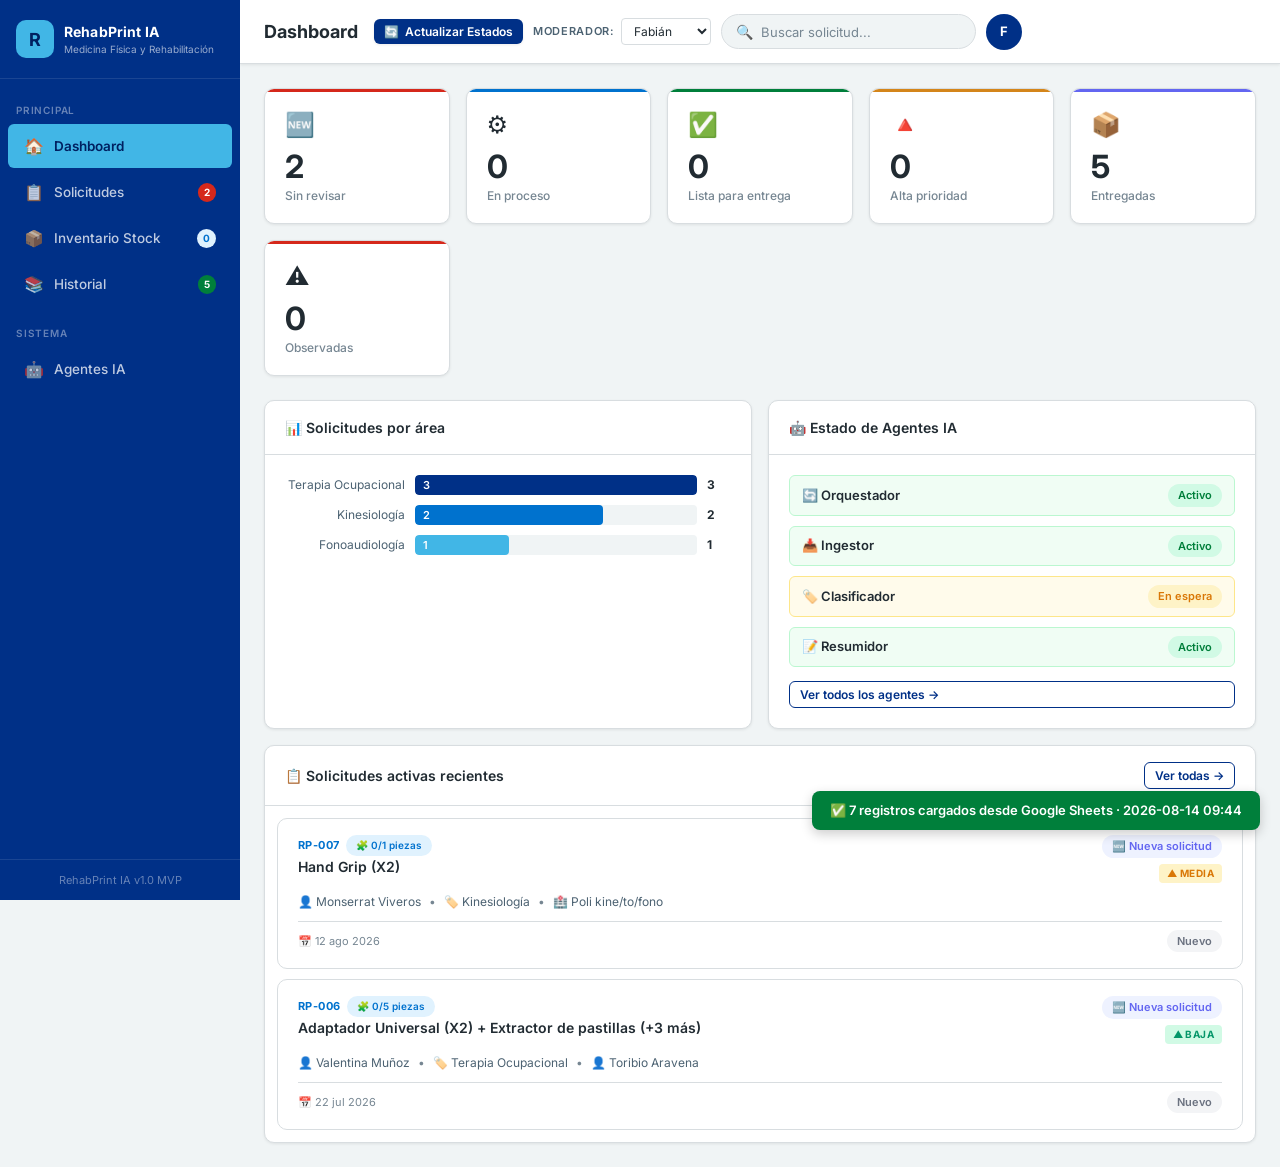
==== rehabprint-ia/index.html @ b358ee37 "Initial commit for RehabPrint IA Cloud deployment" ====
<!DOCTYPE html>
<html lang="es">
<head>
<meta charset="UTF-8">
<meta name="viewport" content="width=device-width, initial-scale=1.0">
<title>RehabPrint IA — Team 3D</title>
<link rel="stylesheet" href="styles.css">
</head>
<body>
<div class="app-layout">

  <!-- SIDEBAR -->
  <aside class="sidebar">
    <div class="sidebar-brand">
      <div class="sidebar-brand-logo">
        <div class="brand-icon">R</div>
        <div class="brand-text">
          <span class="brand-name">RehabPrint IA</span>
          <span class="brand-sub">Medicina Física y Rehabilitación</span>
        </div>
      </div>
    </div>
    <nav class="sidebar-nav">
      <div class="nav-section-label">Principal</div>
      <div class="nav-item active" data-view="dashboard" onclick="navigate('dashboard')">
        <span class="nav-icon">🏠</span> Dashboard
      </div>
      <div class="nav-item" data-view="solicitudes" onclick="navigate('solicitudes')">
        <span class="nav-icon">📋</span> Solicitudes
        <span class="nav-badge" id="badge-nuevas">3</span>
      </div>
      <div class="nav-item" data-view="inventario" onclick="navigate('inventario')">
        <span class="nav-icon">📦</span> Inventario Stock
        <span class="nav-badge blue" id="badge-inventario" style="background:#E0F2FE;color:var(--color-primary-light)">0</span>
      </div>
      <div class="nav-item" data-view="historial" onclick="navigate('historial')">
        <span class="nav-icon">📚</span> Historial
        <span class="nav-badge green" id="badge-entregadas">0</span>
      </div>
      <div class="nav-section-label" style="margin-top:12px">Sistema</div>
      <div class="nav-item" data-view="agentes" onclick="navigate('agentes')">
        <span class="nav-icon">🤖</span> Agentes IA
      </div>
    </nav>
    <div class="sidebar-footer">RehabPrint IA v1.0 MVP</div>
  </aside>

  <!-- MAIN -->
  <div class="main-content">
    <header class="app-header">
      <div>
        <div class="header-title" id="header-title">Dashboard</div>
      </div>
      <div class="header-actions">
        <!-- BOTÓN PRINCIPAL DE ACTUALIZACIÓN DE ESTADOS Y DATOS -->
        <button class="btn btn-primary btn-sm" id="btn-update-header" onclick="actualizarDatosYEstados()" style="gap:6px;font-weight:600;box-shadow:var(--shadow-sm)" title="Actualizar y recalcular datos y estados">
          <span id="update-spin-icon" style="display:inline-block;transition:transform 0.5s ease">🔄</span>
          <span>Actualizar Estados</span>
        </button>

        <div class="filter-group" style="flex-direction:row;align-items:center;gap:6px">
          <span class="filter-label" style="color:var(--text-secondary);font-size:11px;margin-bottom:0">Moderador:</span>
          <select class="filter-select" id="active-moderator" onchange="setActiveModerator(this.value)" style="padding:4px 8px;font-size:12px;border-radius:4px;background:#fff;border-color:var(--border-color)">
            <option value="Fabian">Fabián</option>
            <option value="Valentina">Valentina</option>
            <option value="Alexis">Alexis</option>
          </select>
        </div>
        <div class="search-bar">
          <span class="search-icon">🔍</span>
          <input type="text" placeholder="Buscar solicitud..." id="global-search" oninput="setSearch(this.value)">
        </div>
        <div class="avatar" id="moderator-avatar">F</div>
      </div>
    </header>

    <!-- DASHBOARD -->
    <div class="page active" id="page-dashboard">
      <div class="kpi-grid">
        <div class="kpi-card red" onclick="handleKpiClick('nuevas')">
          <div class="kpi-icon">🆕</div>
          <div class="kpi-value" id="kpi-nuevas">0</div>
          <div class="kpi-label">Sin revisar</div>
        </div>
        <div class="kpi-card blue" onclick="handleKpiClick('proceso')">
          <div class="kpi-icon">⚙️</div>
          <div class="kpi-value" id="kpi-proceso">0</div>
          <div class="kpi-label">En proceso</div>
        </div>
        <div class="kpi-card green" onclick="handleKpiClick('listas')">
          <div class="kpi-icon">✅</div>
          <div class="kpi-value" id="kpi-listas">0</div>
          <div class="kpi-label">Lista para entrega</div>
        </div>
        <div class="kpi-card amber" onclick="handleKpiClick('alta')">
          <div class="kpi-icon">🔺</div>
          <div class="kpi-value" id="kpi-alta">0</div>
          <div class="kpi-label">Alta prioridad</div>
        </div>
        <div class="kpi-card purple" onclick="handleKpiClick('entregadas')">
          <div class="kpi-icon">📦</div>
          <div class="kpi-value" id="kpi-entregadas">0</div>
          <div class="kpi-label">Entregadas</div>
        </div>
        <div class="kpi-card red" onclick="handleKpiClick('observadas')">
          <div class="kpi-icon">⚠️</div>
          <div class="kpi-value" id="kpi-observadas">0</div>
          <div class="kpi-label">Observadas</div>
        </div>
      </div>

      <div class="grid-2">
        <div class="card">
          <div class="card-header">
            <span class="card-title">📊 Solicitudes por área</span>
          </div>
          <div class="card-body">
            <div class="chart-bar-group" id="area-chart"></div>
          </div>
        </div>
        <div class="card">
          <div class="card-header">
            <span class="card-title">🤖 Estado de Agentes IA</span>
          </div>
          <div class="card-body">
            <div style="display:flex;flex-direction:column;gap:10px">
              <div style="display:flex;align-items:center;justify-content:space-between;padding:8px 12px;background:#F0FDF4;border-radius:6px;border:1px solid #BBF7D0">
                <span style="font-size:13px;font-weight:600">🔄 Orquestador</span>
                <span class="badge" style="color:#007F3B;background:#D1FAE5">Activo</span>
              </div>
              <div style="display:flex;align-items:center;justify-content:space-between;padding:8px 12px;background:#F0FDF4;border-radius:6px;border:1px solid #BBF7D0">
                <span style="font-size:13px;font-weight:600">📥 Ingestor</span>
                <span class="badge" style="color:#007F3B;background:#D1FAE5">Activo</span>
              </div>
              <div style="display:flex;align-items:center;justify-content:space-between;padding:8px 12px;background:#FFFBEB;border-radius:6px;border:1px solid #FDE68A">
                <span style="font-size:13px;font-weight:600">🏷️ Clasificador</span>
                <span class="badge" style="color:#D97706;background:#FEF3C7">En espera</span>
              </div>
              <div style="display:flex;align-items:center;justify-content:space-between;padding:8px 12px;background:#F0FDF4;border-radius:6px;border:1px solid #BBF7D0">
                <span style="font-size:13px;font-weight:600">📝 Resumidor</span>
                <span class="badge" style="color:#007F3B;background:#D1FAE5">Activo</span>
              </div>
            </div>
            <button class="btn btn-outline btn-sm" style="margin-top:14px;width:100%" onclick="navigate('agentes')">Ver todos los agentes →</button>
          </div>
        </div>
      </div>

      <div class="card" style="margin-top:16px">
        <div class="card-header">
          <span class="card-title">📋 Solicitudes activas recientes</span>
          <button class="btn btn-outline btn-sm" onclick="navigate('solicitudes')">Ver todas →</button>
        </div>
        <div class="card-body" style="padding:0">
          <div id="recientes-list" style="display:flex;flex-direction:column;gap:0;padding:12px;gap:10px"></div>
        </div>
      </div>
    </div>

    <!-- SOLICITUDES -->
    <div class="page" id="page-solicitudes">
      <div class="filter-bar">
        <div class="filter-group">
          <span class="filter-label">Estado</span>
          <select class="filter-select" id="filter-estado" onchange="setFilterEstado(this.value)">
            <option value="todos">Todos</option>
            <option value="Nueva solicitud">Nueva solicitud</option>
            <option value="en-proceso">En proceso</option>
            <option value="Revisada">Revisada</option>
            <option value="En diseño">En diseño</option>
            <option value="En impresión">En impresión</option>
            <option value="En postproceso">En postproceso</option>
            <option value="Lista para entrega">Lista para entrega</option>
            <option value="alta-prioridad">Alta prioridad</option>
            <option value="Observada / requiere ajuste">Observada</option>
          </select>
        </div>
        <div class="filter-group">
          <span class="filter-label">Área</span>
          <select class="filter-select" id="filter-area" onchange="setFilterArea(this.value)">
            <option value="todos">Todas las áreas</option>
            <option value="Terapia Ocupacional">Terapia Ocupacional</option>
            <option value="Kinesiología">Kinesiología</option>
            <option value="Fonoaudiología">Fonoaudiología</option>
          </select>
        </div>
        <div class="filter-group">
          <span class="filter-label">Responsable</span>
          <select class="filter-select" id="filter-responsable" onchange="setFilterResponsable(this.value)">
            <option value="todos">Todos</option>
            <option value="Sin asignar">Sin asignar</option>
            <option value="Fabian">Fabián</option>
            <option value="Valentina">Valentina</option>
            <option value="Alexis">Alexis</option>
            <option value="Team 3D">Team 3D</option>
          </select>
        </div>

        <div class="view-switcher" style="display:flex;gap:4px;background:var(--bg-app);padding:3px;border-radius:6px;border:1px solid var(--border-color);margin-left:auto">
          <button class="btn btn-sm" id="btn-layout-list" onclick="setSolicitudesLayout('list')" style="background:var(--color-primary);color:#fff;box-shadow:var(--shadow-sm);font-weight:600">
            📋 Lista
          </button>
          <button class="btn btn-sm" id="btn-layout-kanban" onclick="setSolicitudesLayout('kanban')" style="background:transparent;color:var(--text-secondary)">
            📌 Kanban
          </button>
        </div>

        <button class="btn btn-outline btn-sm" onclick="exportSyncQueue()" style="gap:6px" title="Exportar cambios locales para sincronizar con Google Sheets">
          📤 Exportar Cambios
        </button>

        <button class="btn btn-primary btn-sm" onclick="actualizarDatosYEstados()" style="gap:6px" title="Sincronizar y actualizar lista de estados">
          🔄 Actualizar
        </button>

        <div style="font-size:13px;color:var(--text-muted);align-self:center" id="solicitudes-count"></div>
      </div>
      <div id="solicitudes-container">
        <div class="solicitudes-list" id="solicitudes-list"></div>
        <div class="kanban-board" id="kanban-board" style="display:none"></div>
      </div>
    </div>

    <!-- DETAIL -->
    <div class="page" id="page-detail">
      <div style="display:flex;align-items:center;gap:12px;margin-bottom:20px;flex-wrap:wrap">
        <button class="btn btn-outline btn-sm" onclick="navigate('solicitudes')">← Volver</button>
        <span style="font-size:16px;font-weight:700;color:var(--text-muted)" id="detail-id"></span>
        <div id="detail-estado-badge"></div>
        <div id="detail-prioridad-badge"></div>
      </div>

      <div class="ai-card">
        <div class="ai-label">🤖 Análisis de Agentes IA</div>
        <div style="display:flex;gap:12px;flex-wrap:wrap;margin-bottom:10px">
          <span class="badge" style="color:#6366F1;background:#EEF2FF" id="ai-categoria">—</span>
          <span class="badge" style="color:#003087;background:#E0F2FE" id="ai-pieza">—</span>
        </div>
        <div class="ai-summary" id="ai-resumen">—</div>
      </div>

      <div class="grid-2">
        <div>
          <div class="detail-section">
            <div class="detail-section-header"><span class="detail-section-title">👤 Solicitante</span></div>
            <div class="detail-field"><div class="detail-field-label">Nombre</div><div class="detail-field-value" id="d-solicitante">—</div></div>
            <div class="detail-field"><div class="detail-field-label">Profesión</div><div class="detail-field-value" id="d-profesion">—</div></div>
            <div class="detail-field"><div class="detail-field-label">Área</div><div class="detail-field-value" id="d-area">—</div></div>
            <div class="detail-field"><div class="detail-field-label">Fecha solicitud</div><div class="detail-field-value" id="d-fecha">—</div></div>
          </div>
          <div class="detail-section">
            <div class="detail-section-header"><span class="detail-section-title">🎯 Destino</span></div>
            <div class="detail-field"><div class="detail-field-label">Tipo</div><div class="detail-field-value" id="d-destino">—</div></div>
            <div class="detail-field"><div class="detail-field-label">Contexto</div><div class="detail-field-value" id="d-contexto">—</div></div>
            <div class="detail-field"><div class="detail-field-label">Usuario / Unidad</div><div class="detail-field-value" id="d-target">—</div></div>
            <div class="detail-field"><div class="detail-field-label">Ubicación</div><div class="detail-field-value" id="d-ubicacion">—</div></div>
          </div>
          <div class="detail-section">
            <div class="detail-section-header" style="display:flex;justify-content:space-between;align-items:center">
              <span class="detail-section-title">🧩 Implementos Solicitados (Checklist Individual)</span>
              <span id="d-items-progress" style="font-size:12px;font-weight:700;color:var(--color-primary-light);background:#E0F2FE;padding:2px 8px;border-radius:12px">0/0 listos</span>
            </div>
            <div class="card-body" id="d-items-checklist" style="display:flex;flex-direction:column;gap:10px">
              <!-- Checklist de implementos individuales -->
            </div>
          </div>
          <div class="detail-section">
            <div class="detail-section-header"><span class="detail-section-title">📄 Solicitud original</span></div>
            <div class="detail-field"><div class="detail-field-label">Descripción</div><div class="detail-field-value" id="d-descripcion" style="white-space:pre-wrap;line-height:1.6">—</div></div>
          </div>
        </div>
        <div>
          <div class="detail-section">
            <div class="detail-section-header"><span class="detail-section-title">🔄 Flujo del caso</span></div>
            <div class="card-body"><div class="timeline" id="detail-timeline"></div></div>
          </div>
          <div class="detail-section">
            <div class="detail-section-header"><span class="detail-section-title">⚙️ Gestión del Caso</span></div>
            <div class="detail-field">
              <div class="detail-field-label">Asignado a</div>
              <div style="display:flex;gap:10px;align-items:center">
                <select class="filter-select" id="detail-assignee-select" onchange="changeSolicitudAssignee(this.value)" style="flex:1">
                  <option value="">Sin asignar</option>
                  <option value="Fabian">Fabián</option>
                  <option value="Valentina">Valentina</option>
                  <option value="Alexis">Alexis</option>
                  <option value="Team 3D">Team 3D</option>
                </select>
                <span class="badge" id="detail-assignee-badge" style="color:var(--color-primary-light);background:#E0F2FE"></span>
              </div>
            </div>
            <div class="detail-field">
              <div class="detail-field-label">Cambiar Estado</div>
              <div style="display:flex;gap:10px;align-items:center">
                <select class="filter-select" id="detail-estado-select" onchange="changeSolicitudEstado(this.value)" style="flex:1">
                  <option value="Nueva solicitud">Nueva solicitud</option>
                  <option value="Revisada">Revisada</option>
                  <option value="En diseño">En diseño</option>
                  <option value="En impresión">En impresión</option>
                  <option value="En postproceso">En postproceso</option>
                  <option value="Lista para entrega">Lista para entrega</option>
                  <option value="Entregada">Entregada</option>
                  <option value="Observada / requiere ajuste">Observada / requiere ajuste</option>
                  <option value="Cancelada">Cancelada</option>
                </select>
                <button class="btn btn-primary btn-sm" onclick="changeSolicitudEstado(document.getElementById('detail-estado-select').value)">
                  Actualizar
                </button>
              </div>
            </div>
          </div>
          <div class="detail-section">
            <div class="detail-section-header"><span class="detail-section-title">📝 Observaciones</span></div>
            <div class="detail-field"><div class="detail-field-label">Clínicas</div><div class="detail-field-value" id="d-obs-clinicas">—</div></div>
            <div class="detail-field"><div class="detail-field-label">Técnicas</div><div class="detail-field-value" id="d-obs-tecnicas">—</div></div>
          </div>
          <div style="display:flex;gap:10px;flex-wrap:wrap;margin-top:4px" id="detail-actions"></div>
        </div>
      </div>
    </div>

    <!-- HISTORIAL -->
    <div class="page" id="page-historial">
      <div style="display:flex;align-items:center;justify-content:space-between;margin-bottom:16px">
        <div style="font-size:13px;color:var(--text-muted)" id="historial-count"></div>
        <button class="btn btn-outline btn-sm" onclick="actualizarDatosYEstados()" style="gap:6px">
          🔄 Actualizar Estados
        </button>
      </div>
      <div class="solicitudes-list" id="historial-list"></div>
    </div>

    <!-- AGENTES IA -->
    <div class="page" id="page-agentes">
      <div style="margin-bottom:20px">
        <p style="color:var(--text-secondary);font-size:14px">Arquitectura multiagente que procesa cada solicitud desde Google Forms hasta el tablero del Team 3D.</p>
      </div>
      <div style="display:grid;grid-template-columns:repeat(auto-fit,minmax(300px,1fr));gap:16px">
        <div class="card">
          <div class="card-header" style="background:linear-gradient(135deg,#003087,#0072CE)">
            <span style="color:#fff;font-weight:700">🔄 Agente Orquestador</span>
            <span class="badge" style="color:#41B6E6;background:rgba(255,255,255,0.15)">Coordinador</span>
          </div>
          <div class="card-body">
            <p style="font-size:13px;color:var(--text-secondary);margin-bottom:10px">Detecta nuevas solicitudes, coordina el flujo y consolida el resultado final.</p>
            <div style="font-size:12px;color:var(--text-muted)">Salida: Caso estructurado + bandera revisión manual</div>
          </div>
        </div>
        <div class="card">
          <div class="card-header" style="background:#F8FAFC">
            <span style="font-weight:700">📥 Agente Ingestor</span>
            <span class="badge" style="color:#0072CE;background:#E0F2FE">Lectura</span>
          </div>
          <div class="card-body">
            <p style="font-size:13px;color:var(--text-secondary);margin-bottom:10px">Lee la fila nueva de Google Sheets y convierte la respuesta bruta en estructura inicial.</p>
            <div style="font-size:12px;color:var(--text-muted)">Salida: nombreSolicitante, descripcionOriginal, fechaSolicitud</div>
          </div>
        </div>
        <div class="card">
          <div class="card-header" style="background:#F8FAFC">
            <span style="font-weight:700">🧹 Agente Normalizador</span>
            <span class="badge" style="color:#7C3AED;background:#EDE9FE">Limpieza</span>
          </div>
          <div class="card-body">
            <p style="font-size:13px;color:var(--text-secondary);margin-bottom:10px">Estandariza profesiones, separa nombre/RUT/unidad, unifica nombres de piezas.</p>
            <div style="font-size:12px;color:var(--text-muted)">Ej: "T.O" → "Terapia Ocupacional" | "fingergrip" → "Finger Grip"</div>
          </div>
        </div>
        <div class="card">
          <div class="card-header" style="background:#F8FAFC">
            <span style="font-weight:700">🏷️ Agente Clasificador</span>
            <span class="badge" style="color:#D97706;background:#FEF3C7">Análisis</span>
          </div>
          <div class="card-body">
            <p style="font-size:13px;color:var(--text-secondary);margin-bottom:10px">Define destino (usuario/unidad), contexto, área y categoría funcional de la pieza.</p>
            <div style="font-size:12px;color:var(--text-muted)">Salida: categoriaFuncional + confianzaClasificacion</div>
          </div>
        </div>
        <div class="card">
          <div class="card-header" style="background:#F8FAFC">
            <span style="font-weight:700">🔺 Agente Priorizador</span>
            <span class="badge" style="color:#D5281B;background:#FEE2E2">Urgencia</span>
          </div>
          <div class="card-body">
            <p style="font-size:13px;color:var(--text-secondary);margin-bottom:10px">Sugiere prioridad Alta/Media/Baja según contexto clínico y urgencia operativa.</p>
            <div style="font-size:12px;color:var(--text-muted)">Criterio: hospitalizado + unidad crítica = Alta prioridad</div>
          </div>
        </div>
        <div class="card">
          <div class="card-header" style="background:#F8FAFC">
            <span style="font-weight:700">📝 Agente Resumidor</span>
            <span class="badge" style="color:#007F3B;background:#D1FAE5">Texto</span>
          </div>
          <div class="card-body">
            <p style="font-size:13px;color:var(--text-secondary);margin-bottom:10px">Genera resumen de 1-2 líneas para la tarjeta del caso en el tablero.</p>
            <div style="font-size:12px;color:var(--text-muted)">Tono clínico-operativo, sin jerga técnica innecesaria</div>
          </div>
        </div>
        <div class="card">
          <div class="card-header" style="background:#F8FAFC">
            <span style="font-weight:700">👁️ Agente Seguimiento</span>
            <span class="badge" style="color:#4C6272;background:#F0F4F5">Alertas</span>
          </div>
          <div class="card-body">
            <p style="font-size:13px;color:var(--text-secondary);margin-bottom:10px">Detecta casos detenidos, sugiere acciones y genera alertas por tiempos excedidos.</p>
            <div style="font-size:12px;color:var(--text-muted)">Ej: caso sin cambio 5 días → alerta de revisión</div>
          </div>
        </div>
      </div>

      <div class="card" style="margin-top:20px">
        <div class="card-header"><span class="card-title">🔗 Flujo entre agentes</span></div>
        <div class="card-body">
          <div style="display:flex;align-items:center;flex-wrap:wrap;gap:8px;font-size:13px">
            <span style="padding:6px 12px;background:#003087;color:#fff;border-radius:6px;font-weight:600">Google Sheets</span>
            <span style="color:var(--text-muted)">→</span>
            <span style="padding:6px 12px;background:#0072CE;color:#fff;border-radius:6px;font-weight:600">Orquestador</span>
            <span style="color:var(--text-muted)">→</span>
            <span style="padding:6px 12px;background:#EDE9FE;color:#7C3AED;border-radius:6px;font-weight:600">Ingestor</span>
            <span style="color:var(--text-muted)">→</span>
            <span style="padding:6px 12px;background:#EDE9FE;color:#7C3AED;border-radius:6px;font-weight:600">Normalizador</span>
            <span style="color:var(--text-muted)">→</span>
            <span style="padding:6px 12px;background:#FEF3C7;color:#D97706;border-radius:6px;font-weight:600">Clasificador</span>
            <span style="color:var(--text-muted)">→</span>
            <span style="padding:6px 12px;background:#FEE2E2;color:#D5281B;border-radius:6px;font-weight:600">Priorizador</span>
            <span style="color:var(--text-muted)">→</span>
            <span style="padding:6px 12px;background:#D1FAE5;color:#007F3B;border-radius:6px;font-weight:600">Resumidor</span>
            <span style="color:var(--text-muted)">→</span>
            <span style="padding:6px 12px;background:#F0F4F5;color:#003087;border-radius:6px;font-weight:600">App Team 3D</span>
          </div>
        </div>
      </div>
    </div>

    <!-- INVENTARIO / STOCK -->
    <div class="page" id="page-inventario">
      <div style="display:flex;justify-content:space-between;align-items:center;margin-bottom:20px;flex-wrap:wrap;gap:12px">
        <div>
          <h2 style="font-size:20px;font-weight:700;color:var(--text-primary);margin:0">📦 Inventario de Piezas 3D (Stock Físico)</h2>
          <p style="font-size:13px;color:var(--text-muted);margin:4px 0 0 0">Gestión de stock físico para agilizar las entregas al instante</p>
        </div>
        <div style="display:flex;gap:8px;align-items:center">
          <button class="btn btn-outline btn-sm" onclick="exportInventoryCSV()" style="gap:6px" title="Exportar archivo CSV para importar en Google Sheets">
            📥 Exportar CSV
          </button>
          <button class="btn btn-outline btn-sm" onclick="resetInventoryToZero()" style="gap:6px;color:#D5281B;border-color:#FCA5A5" title="Restablecer el stock de todas las piezas a 0">
            🧹 Dejar Todo en 0
          </button>
          <button class="btn btn-primary btn-sm" onclick="openAddInventoryModal()" style="gap:6px">
            ➕ Agregar Pieza al Stock
          </button>
        </div>
      </div>

      <!-- KPI Inventario -->
      <div class="kpi-grid" style="margin-bottom:24px">
        <div class="kpi-card blue">
          <div class="kpi-icon">📦</div>
          <div class="kpi-value" id="inv-kpi-total">0</div>
          <div class="kpi-label">Tipos de Piezas</div>
        </div>
        <div class="kpi-card green">
          <div class="kpi-icon">✅</div>
          <div class="kpi-value" id="inv-kpi-disponibles">0</div>
          <div class="kpi-label">Piezas Disponibles</div>
        </div>
        <div class="kpi-card orange">
          <div class="kpi-icon">⚠️</div>
          <div class="kpi-value" id="inv-kpi-bajas">0</div>
          <div class="kpi-label">Stock Bajo (Reponer)</div>
        </div>
        <div class="kpi-card red">
          <div class="kpi-icon">❌</div>
          <div class="kpi-value" id="inv-kpi-agotadas">0</div>
          <div class="kpi-label">Piezas Agotadas</div>
        </div>
      </div>

      <!-- Filter & Search Bar -->
      <div class="filter-bar" style="margin-bottom:20px">
        <div class="filter-group">
          <span class="filter-label">Categoría</span>
          <select class="filter-select" id="inv-filter-categoria" onchange="renderInventory()">
            <option value="todos">Todas las categorías</option>
            <option value="Ayuda técnica AVD">Ayuda técnica AVD</option>
            <option value="Implemento de rehabilitación">Implemento de rehabilitación</option>
            <option value="Accesorio / Repuesto">Accesorio / Repuesto</option>
          </select>
        </div>
        <div class="filter-group">
          <span class="filter-label">Estado Stock</span>
          <select class="filter-select" id="inv-filter-estado" onchange="renderInventory()">
            <option value="todos">Todos los estados</option>
            <option value="disponible">Stock Disponible</option>
            <option value="bajo">Stock Bajo</option>
            <option value="agotado">Agotado</option>
          </select>
        </div>
        <div class="search-bar" style="margin-left:auto;width:240px">
          <span class="search-icon">🔍</span>
          <input type="text" placeholder="Buscar en inventario..." id="inv-search" oninput="renderInventory()">
        </div>
      </div>

      <!-- Grid of 3D Pieces in Stock -->
      <div id="inventory-grid" style="display:grid;grid-template-columns:repeat(auto-fill, minmax(280px, 1fr));gap:16px">
        <!-- Items renderizados dinámicamente -->
      </div>
    </div>
  </div><!-- end main-content -->
</div><!-- end app-layout -->

<!-- MODAL AGREGAR PIEZA -->
<div class="modal-overlay" id="inv-modal-overlay" onclick="closeInvModal(event)">
  <div class="modal" onclick="event.stopPropagation()" style="max-width:440px">
    <div class="modal-header">
      <h3 class="modal-title" id="inv-modal-title">Agregar Pieza al Stock</h3>
      <button class="btn-icon" onclick="closeInvModal()" style="border:none;background:transparent;font-size:20px;cursor:pointer">✕</button>
    </div>
    <div class="modal-body" style="padding:16px 24px;display:flex;flex-direction:column;gap:14px">
      <div class="filter-group">
        <label class="filter-label" style="font-weight:600">Nombre de la Pieza 3D</label>
        <input type="text" id="inv-input-nombre" class="filter-select" placeholder="Ej. Adaptador de lápiz con mango" style="width:100%">
      </div>
      <div class="filter-group">
        <label class="filter-label" style="font-weight:600">Categoría</label>
        <select id="inv-input-categoria" class="filter-select" style="width:100%">
          <option value="Ayuda técnica AVD">Ayuda técnica AVD</option>
          <option value="Implemento de rehabilitación">Implemento de rehabilitación</option>
          <option value="Accesorio / Repuesto">Accesorio / Repuesto</option>
        </select>
      </div>
      <div style="display:grid;grid-template-columns:1fr 1fr;gap:12px">
        <div class="filter-group">
          <label class="filter-label" style="font-weight:600">Stock Inicial</label>
          <input type="number" id="inv-input-stock" class="filter-select" value="5" min="0" style="width:100%">
        </div>
        <div class="filter-group">
          <label class="filter-label" style="font-weight:600">Mínimo Alerta</label>
          <input type="number" id="inv-input-min" class="filter-select" value="2" min="1" style="width:100%">
        </div>
      </div>
    </div>
    <div class="modal-footer">
      <button class="btn btn-outline" onclick="closeInvModal()">Cancelar</button>
      <button class="btn btn-primary" onclick="saveInventoryItem()">Guardar Pieza</button>
    </div>
  </div>
</div>

<div class="modal-overlay" id="kpi-modal-overlay" onclick="closeKpiModal(event)">
  <div class="modal" onclick="event.stopPropagation()">
    <div class="modal-header">
      <h3 class="modal-title" id="kpi-modal-title">Solicitudes</h3>
      <button class="btn-icon" onclick="closeKpiModal()" style="border:none;background:transparent;font-size:20px;cursor:pointer">✕</button>
    </div>
    <div class="modal-body" style="padding: 16px 24px">
      <!-- Search bar inside modal -->
      <div class="search-bar" style="margin-bottom: 16px; width: 100%">
        <span class="search-icon">🔍</span>
        <input type="text" placeholder="Buscar en este listado..." id="modal-search" oninput="filterModalList()" style="width: 100%">
      </div>
      <div id="kpi-modal-list" style="display:flex;flex-direction:column;gap:10px;max-height:50vh;overflow-y:auto;padding-right:4px">
        <!-- List of matching cards -->
      </div>
    </div>
    <div class="modal-footer">
      <button class="btn btn-outline" onclick="closeKpiModal()">Cerrar</button>
    </div>
  </div>
</div>

<div class="toast-container" id="toast-container"></div>

<script src="data.js"></script>
<script src="live_data.js"></script>
<script src="sheets_loader.js"></script>
<script src="app.js"></script>
</body>
</html>
---- rehabprint-ia/styles.css ----
@import url('https://fonts.googleapis.com/css2?family=Inter:wght@300;400;500;600;700&display=swap');

/* ═══════════════════════════════════════════
   DESIGN TOKENS — NHS Clinical Inspired
═══════════════════════════════════════════ */
:root {
  --color-primary: #003087;
  --color-primary-dark: #002060;
  --color-primary-light: #0072CE;
  --color-accent: #41B6E6;
  --color-success: #007F3B;
  --color-warning: #D4851A;
  --color-danger: #D5281B;
  --color-purple: #6366F1;

  --bg-app: #F0F4F5;
  --bg-sidebar: #003087;
  --bg-card: #FFFFFF;
  --bg-header: #FFFFFF;

  --text-primary: #212B32;
  --text-secondary: #4C6272;
  --text-muted: #768692;
  --text-white: #FFFFFF;
  --text-on-primary: #FFFFFF;

  --border-color: #D8DDE0;
  --border-radius-sm: 6px;
  --border-radius-md: 10px;
  --border-radius-lg: 16px;

  --shadow-sm: 0 1px 3px rgba(0,0,0,0.08);
  --shadow-md: 0 4px 12px rgba(0,0,0,0.10);
  --shadow-lg: 0 8px 24px rgba(0,0,0,0.12);

  --sidebar-width: 240px;
  --header-height: 64px;

  --transition: 0.2s ease;
}

/* ═══════════════════════════════════════════
   RESET & BASE
═══════════════════════════════════════════ */
*, *::before, *::after { box-sizing: border-box; margin: 0; padding: 0; }
html { font-size: 16px; scroll-behavior: smooth; }
body {
  font-family: 'Inter', system-ui, sans-serif;
  background: var(--bg-app);
  color: var(--text-primary);
  line-height: 1.5;
  overflow-x: hidden;
}
a { text-decoration: none; color: inherit; }
button { cursor: pointer; font-family: inherit; border: none; outline: none; }
input, select, textarea { font-family: inherit; outline: none; }

/* ═══════════════════════════════════════════
   LAYOUT
═══════════════════════════════════════════ */
.app-layout { display: flex; min-height: 100vh; }

/* SIDEBAR */
.sidebar {
  width: var(--sidebar-width);
  background: var(--bg-sidebar);
  display: flex;
  flex-direction: column;
  position: fixed;
  top: 0; left: 0; bottom: 0;
  z-index: 100;
  transition: transform var(--transition);
}

.sidebar-brand {
  padding: 20px 16px;
  border-bottom: 1px solid rgba(255,255,255,0.1);
}
.sidebar-brand-logo {
  display: flex; align-items: center; gap: 10px;
}
.brand-icon {
  width: 38px; height: 38px;
  background: var(--color-accent);
  border-radius: 10px;
  display: flex; align-items: center; justify-content: center;
  font-size: 18px; font-weight: 700; color: var(--color-primary-dark);
}
.brand-text { display: flex; flex-direction: column; }
.brand-name { font-size: 14px; font-weight: 700; color: #fff; letter-spacing: 0.01em; }
.brand-sub { font-size: 10px; color: rgba(255,255,255,0.6); font-weight: 400; }

.sidebar-nav { flex: 1; padding: 16px 0; overflow-y: auto; }
.nav-section-label {
  font-size: 10px; font-weight: 600; letter-spacing: 0.08em;
  color: rgba(255,255,255,0.4); text-transform: uppercase;
  padding: 8px 16px 4px;
}
.nav-item {
  display: flex; align-items: center; gap: 10px;
  padding: 10px 16px; margin: 2px 8px;
  border-radius: var(--border-radius-sm);
  color: rgba(255,255,255,0.75);
  font-size: 13.5px; font-weight: 500;
  cursor: pointer;
  transition: all var(--transition);
}
.nav-item:hover { background: rgba(255,255,255,0.1); color: #fff; }
.nav-item.active { background: var(--color-accent); color: var(--color-primary-dark); font-weight: 600; }
.nav-item .nav-icon { font-size: 16px; width: 20px; text-align: center; }
.nav-badge {
  margin-left: auto; background: var(--color-danger);
  color: #fff; font-size: 10px; font-weight: 700;
  padding: 2px 6px; border-radius: 20px; min-width: 18px; text-align: center;
}
.nav-badge.green { background: var(--color-success); }
.nav-badge.amber { background: var(--color-warning); }

.sidebar-footer {
  padding: 12px 16px;
  border-top: 1px solid rgba(255,255,255,0.1);
  font-size: 11px; color: rgba(255,255,255,0.4); text-align: center;
}

/* MAIN CONTENT */
.main-content {
  margin-left: var(--sidebar-width);
  flex: 1;
  display: flex;
  flex-direction: column;
  min-height: 100vh;
}

/* HEADER */
.app-header {
  height: var(--header-height);
  background: var(--bg-header);
  border-bottom: 1px solid var(--border-color);
  display: flex; align-items: center;
  padding: 0 24px; gap: 16px;
  position: sticky; top: 0; z-index: 50;
  box-shadow: var(--shadow-sm);
}
.header-title { font-size: 18px; font-weight: 700; color: var(--text-primary); flex: 1; }
.header-subtitle { font-size: 12px; color: var(--text-muted); font-weight: 400; }
.header-actions { display: flex; align-items: center; gap: 10px; }

.search-bar {
  display: flex; align-items: center; gap: 8px;
  background: var(--bg-app); border: 1px solid var(--border-color);
  border-radius: 20px; padding: 6px 14px;
  transition: all var(--transition);
}
.search-bar:focus-within { border-color: var(--color-primary-light); background: #fff; }
.search-bar input { border: none; background: transparent; font-size: 13px; width: 200px; color: var(--text-primary); }
.search-bar input::placeholder { color: var(--text-muted); }
.search-icon { color: var(--text-muted); font-size: 14px; }

.btn-icon {
  width: 36px; height: 36px; border-radius: 50%;
  background: var(--bg-app); border: 1px solid var(--border-color);
  display: flex; align-items: center; justify-content: center;
  font-size: 16px; transition: all var(--transition); color: var(--text-secondary);
}
.btn-icon:hover { background: var(--color-primary); color: #fff; border-color: var(--color-primary); }
.avatar {
  width: 36px; height: 36px; border-radius: 50%;
  background: var(--color-primary); color: #fff;
  display: flex; align-items: center; justify-content: center;
  font-size: 13px; font-weight: 700;
}

/* PAGE */
.page { display: none; padding: 24px; animation: fadeIn 0.25s ease; }
.page.active { display: block; }
@keyframes fadeIn { from { opacity: 0; transform: translateY(8px); } to { opacity: 1; transform: translateY(0); } }

/* ═══════════════════════════════════════════
   CARDS & COMPONENTS
═══════════════════════════════════════════ */
.card {
  background: var(--bg-card);
  border-radius: var(--border-radius-md);
  border: 1px solid var(--border-color);
  box-shadow: var(--shadow-sm);
  overflow: hidden;
}
.card-header {
  padding: 16px 20px;
  border-bottom: 1px solid var(--border-color);
  display: flex; align-items: center; justify-content: space-between;
}
.card-title { font-size: 14px; font-weight: 600; color: var(--text-primary); }
.card-body { padding: 20px; }

/* KPI CARDS */
.kpi-grid { display: grid; grid-template-columns: repeat(auto-fit, minmax(160px, 1fr)); gap: 16px; margin-bottom: 24px; }
.kpi-card {
  background: var(--bg-card);
  border-radius: var(--border-radius-md);
  padding: 18px 20px;
  border: 1px solid var(--border-color);
  box-shadow: var(--shadow-sm);
  transition: transform var(--transition), box-shadow var(--transition);
  position: relative; overflow: hidden;
  cursor: pointer;
}
.kpi-card:hover { transform: translateY(-2px); box-shadow: var(--shadow-md); }
.kpi-card::before {
  content: ''; position: absolute; top: 0; left: 0; right: 0; height: 3px;
}
.kpi-card.blue::before { background: var(--color-primary-light); }
.kpi-card.green::before { background: var(--color-success); }
.kpi-card.amber::before { background: var(--color-warning); }
.kpi-card.red::before { background: var(--color-danger); }
.kpi-card.purple::before { background: var(--color-purple); }

.kpi-icon { font-size: 24px; margin-bottom: 8px; }
.kpi-value { font-size: 32px; font-weight: 700; color: var(--text-primary); line-height: 1; }
.kpi-label { font-size: 12px; color: var(--text-muted); margin-top: 4px; font-weight: 500; }

/* STATUS BADGE */
.badge {
  display: inline-flex; align-items: center; gap: 4px;
  padding: 3px 10px; border-radius: 20px;
  font-size: 11px; font-weight: 600; white-space: nowrap;
}
.badge-priority {
  display: inline-flex; align-items: center;
  padding: 2px 8px; border-radius: 4px;
  font-size: 10px; font-weight: 700; text-transform: uppercase; letter-spacing: 0.04em;
}

/* SOLICITUD CARD */
.solicitud-card {
  background: var(--bg-card);
  border: 1px solid var(--border-color);
  border-radius: var(--border-radius-md);
  padding: 16px 20px;
  display: flex; flex-direction: column; gap: 10px;
  cursor: pointer;
  transition: all var(--transition);
  position: relative;
  overflow: hidden;
}
.solicitud-card:hover { box-shadow: var(--shadow-md); border-color: var(--color-primary-light); transform: translateY(-1px); }
.solicitud-card-header { display: flex; align-items: flex-start; justify-content: space-between; gap: 12px; }
.solicitud-id { font-size: 11px; font-weight: 700; color: var(--color-primary-light); letter-spacing: 0.04em; }
.solicitud-title { font-size: 14px; font-weight: 600; color: var(--text-primary); margin-top: 2px; line-height: 1.3; }
.solicitud-meta { display: flex; flex-wrap: wrap; gap: 8px; align-items: center; }
.meta-item { font-size: 12px; color: var(--text-secondary); display: flex; align-items: center; gap: 4px; }
.solicitud-footer { display: flex; align-items: center; justify-content: space-between; padding-top: 8px; border-top: 1px solid var(--border-color); }
.solicitud-date { font-size: 11px; color: var(--text-muted); }

/* GRID LAYOUTS */
.grid-2 { display: grid; grid-template-columns: 1fr 1fr; gap: 16px; }
.grid-3 { display: grid; grid-template-columns: repeat(3, 1fr); gap: 16px; }

/* SOLICITUDES LIST */
.solicitudes-list { display: flex; flex-direction: column; gap: 12px; }

/* FILTER BAR */
.filter-bar {
  background: var(--bg-card); border: 1px solid var(--border-color);
  border-radius: var(--border-radius-md); padding: 14px 20px;
  display: flex; gap: 12px; align-items: center; flex-wrap: wrap;
  margin-bottom: 16px;
}
.filter-group { display: flex; flex-direction: column; gap: 4px; }
.filter-label { font-size: 10px; font-weight: 600; text-transform: uppercase; letter-spacing: 0.06em; color: var(--text-muted); }
.filter-select {
  padding: 6px 10px; border: 1px solid var(--border-color);
  border-radius: var(--border-radius-sm); font-size: 13px;
  color: var(--text-primary); background: var(--bg-app);
  transition: border-color var(--transition);
}
.filter-select:focus { border-color: var(--color-primary-light); }

/* BUTTONS */
.btn {
  display: inline-flex; align-items: center; gap: 6px;
  padding: 8px 16px; border-radius: var(--border-radius-sm);
  font-size: 13px; font-weight: 600; transition: all var(--transition);
}
.btn-primary { background: var(--color-primary); color: #fff; }
.btn-primary:hover { background: var(--color-primary-dark); box-shadow: var(--shadow-md); }
.btn-outline { background: transparent; color: var(--color-primary); border: 1.5px solid var(--color-primary); }
.btn-outline:hover { background: var(--color-primary); color: #fff; }
.btn-success { background: var(--color-success); color: #fff; }
.btn-success:hover { opacity: 0.9; }
.btn-danger { background: var(--color-danger); color: #fff; }
.btn-sm { padding: 5px 10px; font-size: 12px; }

/* DETAIL VIEW */
.detail-section {
  background: var(--bg-card); border: 1px solid var(--border-color);
  border-radius: var(--border-radius-md); margin-bottom: 16px; overflow: hidden;
}
.detail-section-header {
  padding: 14px 20px; background: #F8FAFC;
  border-bottom: 1px solid var(--border-color);
  display: flex; align-items: center; gap: 8px;
}
.detail-section-title { font-size: 13px; font-weight: 700; color: var(--text-primary); }
.detail-grid { display: grid; grid-template-columns: repeat(auto-fit, minmax(200px, 1fr)); gap: 0; }
.detail-field { padding: 14px 20px; border-bottom: 1px solid #F0F4F5; }
.detail-field:last-child { border-bottom: none; }
.detail-field-label { font-size: 11px; font-weight: 600; text-transform: uppercase; letter-spacing: 0.05em; color: var(--text-muted); margin-bottom: 4px; }
.detail-field-value { font-size: 14px; color: var(--text-primary); font-weight: 500; }

/* AI CARD */
.ai-card {
  background: linear-gradient(135deg, #EEF2FF 0%, #F0F9FF 100%);
  border: 1.5px solid #A5B4FC;
  border-radius: var(--border-radius-md); padding: 16px 20px;
  margin-bottom: 16px;
}
.ai-label { font-size: 11px; font-weight: 700; text-transform: uppercase; letter-spacing: 0.06em; color: #6366F1; margin-bottom: 8px; display: flex; align-items: center; gap: 6px; }
.ai-summary { font-size: 14px; color: var(--text-primary); line-height: 1.6; }

/* STATUS TIMELINE */
.timeline { display: flex; flex-direction: column; gap: 0; }
.timeline-item { display: flex; gap: 14px; position: relative; padding-bottom: 20px; }
.timeline-item:last-child { padding-bottom: 0; }
.timeline-item:last-child .timeline-line { display: none; }
.timeline-dot {
  width: 28px; height: 28px; border-radius: 50%; border: 2px solid var(--border-color);
  background: var(--bg-card); display: flex; align-items: center; justify-content: center;
  font-size: 12px; flex-shrink: 0; position: relative; z-index: 1;
}
.timeline-dot.done { background: var(--color-success); border-color: var(--color-success); color: #fff; }
.timeline-dot.current { background: var(--color-primary); border-color: var(--color-primary); color: #fff; box-shadow: 0 0 0 4px rgba(0,48,135,0.15); }
.timeline-line {
  position: absolute; left: 13px; top: 28px; bottom: 0; width: 2px;
  background: var(--border-color);
}
.timeline-line.done { background: var(--color-success); }
.timeline-content { flex: 1; padding-top: 4px; }
.timeline-label { font-size: 13px; font-weight: 600; color: var(--text-primary); }
.timeline-date { font-size: 11px; color: var(--text-muted); }

/* MODAL */
.modal-overlay {
  position: fixed; inset: 0; background: rgba(0,0,0,0.4);
  z-index: 1000; display: flex; align-items: center; justify-content: center;
  padding: 20px; opacity: 0; pointer-events: none; transition: opacity var(--transition);
}
.modal-overlay.open { opacity: 1; pointer-events: all; }
.modal {
  background: #fff; border-radius: var(--border-radius-lg);
  width: 100%; max-width: 560px; max-height: 90vh; overflow-y: auto;
  box-shadow: var(--shadow-lg); transform: translateY(20px);
  transition: transform var(--transition);
}
.modal-overlay.open .modal { transform: translateY(0); }
.modal-header {
  padding: 20px 24px; border-bottom: 1px solid var(--border-color);
  display: flex; align-items: center; justify-content: space-between; position: sticky; top: 0; background: #fff; z-index: 1;
}
.modal-title { font-size: 16px; font-weight: 700; }
.modal-body { padding: 24px; }
.modal-footer { padding: 16px 24px; border-top: 1px solid var(--border-color); display: flex; gap: 10px; justify-content: flex-end; }

/* FORM */
.form-group { margin-bottom: 16px; }
.form-label { display: block; font-size: 12px; font-weight: 600; color: var(--text-secondary); margin-bottom: 6px; }
.form-control {
  width: 100%; padding: 10px 12px; border: 1.5px solid var(--border-color);
  border-radius: var(--border-radius-sm); font-size: 14px; color: var(--text-primary);
  background: var(--bg-app); transition: border-color var(--transition);
}
.form-control:focus { border-color: var(--color-primary-light); background: #fff; }
textarea.form-control { resize: vertical; min-height: 80px; }

/* EMPTY STATE */
.empty-state { text-align: center; padding: 60px 20px; color: var(--text-muted); }
.empty-state-icon { font-size: 48px; margin-bottom: 12px; opacity: 0.5; }
.empty-state-text { font-size: 14px; }

/* TOAST */
.toast-container { position: fixed; bottom: 20px; right: 20px; z-index: 2000; display: flex; flex-direction: column; gap: 8px; }
.toast {
  background: var(--text-primary); color: #fff;
  padding: 12px 20px; border-radius: var(--border-radius-sm);
  font-size: 13px; font-weight: 500; box-shadow: var(--shadow-lg);
  display: flex; align-items: center; gap: 8px;
  animation: slideIn 0.3s ease; max-width: 320px;
}
.toast.success { background: var(--color-success); }
.toast.error { background: var(--color-danger); }
@keyframes slideIn { from { transform: translateX(100%); opacity: 0; } to { transform: translateX(0); opacity: 1; } }

/* CHART BARS */
.chart-bar-group { display: flex; flex-direction: column; gap: 10px; }
.chart-bar-row { display: flex; align-items: center; gap: 10px; }
.chart-bar-label { font-size: 12px; color: var(--text-secondary); width: 120px; text-align: right; white-space: nowrap; overflow: hidden; text-overflow: ellipsis; }
.chart-bar-track { flex: 1; background: var(--bg-app); border-radius: 4px; height: 20px; overflow: hidden; }
.chart-bar-fill { height: 100%; border-radius: 4px; display: flex; align-items: center; padding-left: 8px; font-size: 11px; font-weight: 600; color: #fff; transition: width 0.8s ease; }
.chart-bar-count { font-size: 12px; font-weight: 700; color: var(--text-primary); width: 24px; }

/* RESPONSIVE */
@media (max-width: 768px) {
  .sidebar { transform: translateX(-100%); }
  .sidebar.open { transform: translateX(0); }
  .main-content { margin-left: 0; }
  .kpi-grid { grid-template-columns: repeat(2, 1fr); }
  .grid-2 { grid-template-columns: 1fr; }
  .search-bar input { width: 140px; }
}

/* SCROLLBAR */
::-webkit-scrollbar { width: 6px; height: 6px; }
::-webkit-scrollbar-track { background: transparent; }
::-webkit-scrollbar-thumb { background: var(--border-color); border-radius: 3px; }
::-webkit-scrollbar-thumb:hover { background: var(--text-muted); }

/* ═══════════════════════════════════════════
   KANBAN BOARD STYLES
═══════════════════════════════════════════ */
.kanban-board {
  display: flex;
  gap: 14px;
  overflow-x: auto;
  padding-bottom: 16px;
  min-height: 70vh;
}
.kanban-column {
  flex: 0 0 280px;
  background: #F8FAFC;
  border: 1px solid var(--border-color);
  border-radius: var(--border-radius-md);
  display: flex;
  flex-direction: column;
  max-height: 75vh;
}
.kanban-header {
  padding: 12px 14px;
  border-bottom: 1px solid var(--border-color);
  display: flex;
  align-items: center;
  justify-content: space-between;
  background: #fff;
  border-radius: var(--border-radius-md) var(--border-radius-md) 0 0;
}
.kanban-title {
  font-size: 13px;
  font-weight: 700;
  color: var(--text-primary);
  display: flex;
  align-items: center;
  gap: 6px;
}
.kanban-count {
  font-size: 11px;
  font-weight: 700;
  padding: 2px 8px;
  border-radius: 12px;
  background: var(--bg-app);
  color: var(--text-secondary);
}
.kanban-cards {
  padding: 10px;
  display: flex;
  flex-direction: column;
  gap: 10px;
  overflow-y: auto;
  flex: 1;
}
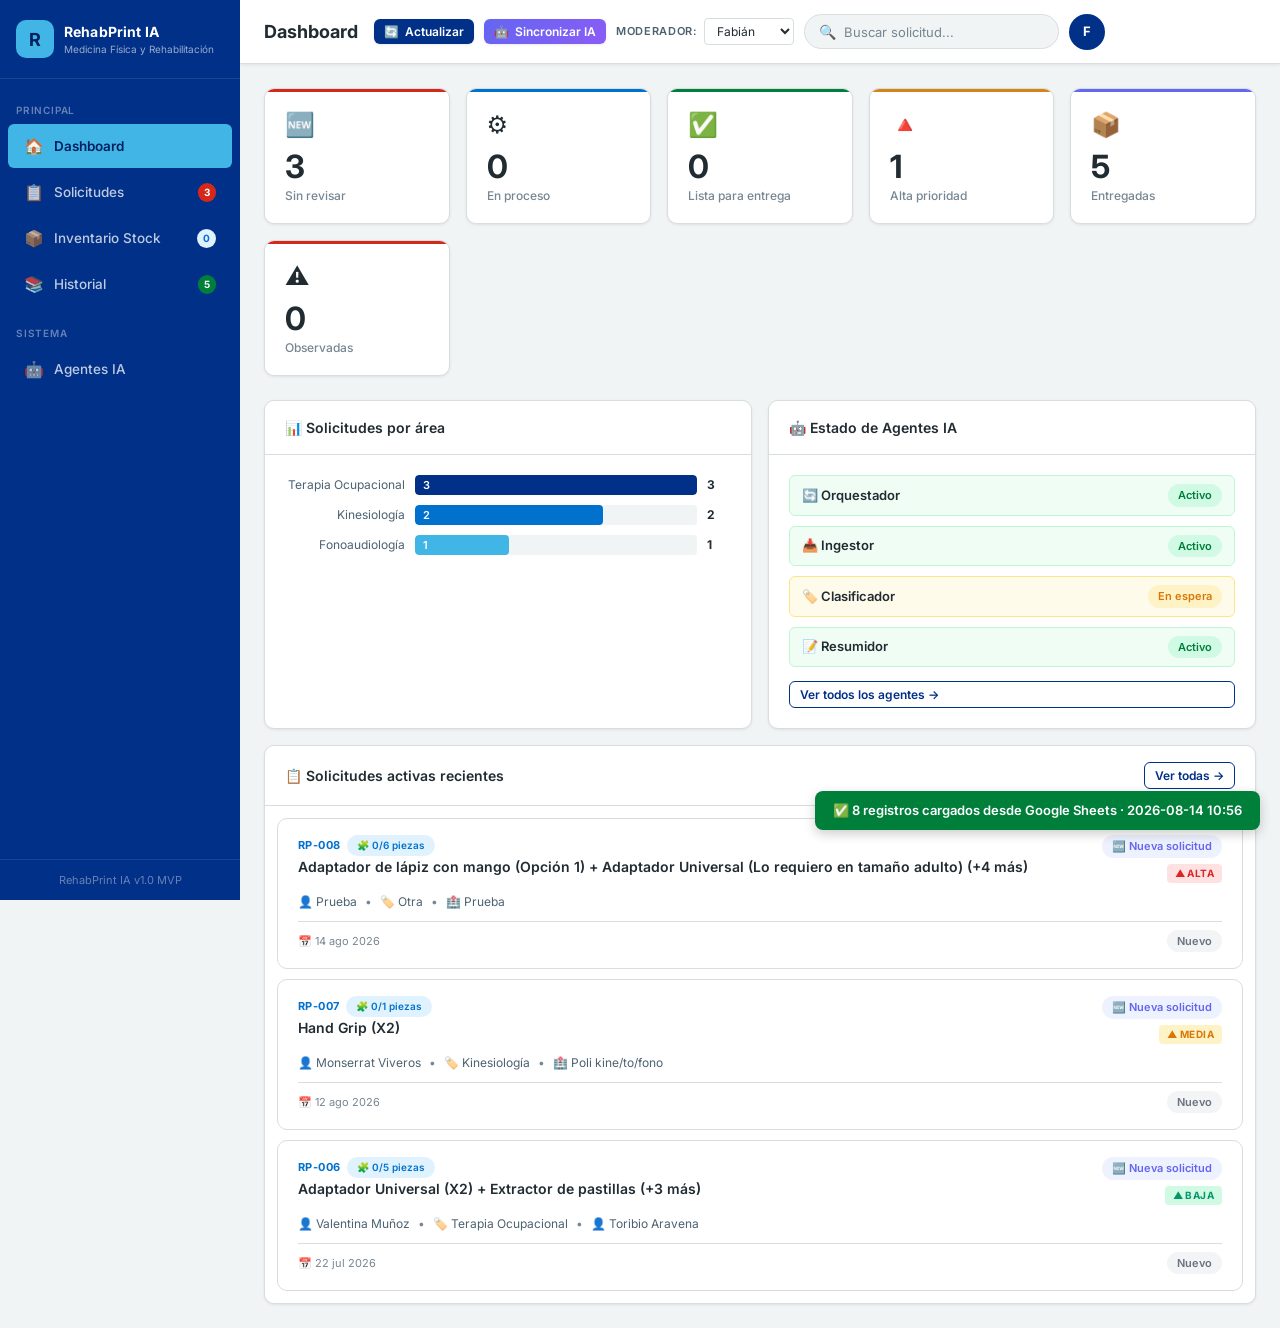
==== commit c24807e7: "Add GitHub Actions cloud sync + Sincronizar IA button for all-device access" ====
--- a/rehabprint-ia/index.html
+++ b/rehabprint-ia/index.html
@@ -45,9 +45,13 @@
     <div class="sidebar-footer">RehabPrint IA v1.0 MVP</div>
   </aside>
 
+  <!-- SIDEBAR BACKDROP FOR MOBILE -->
+  <div class="sidebar-backdrop" onclick="toggleSidebar()"></div>
+
   <!-- MAIN -->
   <div class="main-content">
     <header class="app-header">
+      <button class="mobile-toggle-btn" onclick="toggleSidebar()" aria-label="Abrir menú">☰</button>
       <div>
         <div class="header-title" id="header-title">Dashboard</div>
       </div>
@@ -55,7 +59,13 @@
         <!-- BOTÓN PRINCIPAL DE ACTUALIZACIÓN DE ESTADOS Y DATOS -->
         <button class="btn btn-primary btn-sm" id="btn-update-header" onclick="actualizarDatosYEstados()" style="gap:6px;font-weight:600;box-shadow:var(--shadow-sm)" title="Actualizar y recalcular datos y estados">
           <span id="update-spin-icon" style="display:inline-block;transition:transform 0.5s ease">🔄</span>
-          <span>Actualizar Estados</span>
+          <span>Actualizar</span>
+        </button>
+
+        <!-- BOTÓN SINCRONIZAR AGENTES IA EN LA NUBE -->
+        <button class="btn btn-sm" id="btn-sync-ia" onclick="triggerIASync()" style="gap:6px;font-weight:600;background:linear-gradient(135deg,#6366F1,#8B5CF6);color:#fff;box-shadow:var(--shadow-sm)" title="Ejecutar los Agentes IA en la nube para procesar nuevos pedidos del formulario">
+          <span id="sync-ia-icon">🤖</span>
+          <span id="sync-ia-text">Sincronizar IA</span>
         </button>
 
         <div class="filter-group" style="flex-direction:row;align-items:center;gap:6px">
--- a/rehabprint-ia/styles.css
+++ b/rehabprint-ia/styles.css
@@ -398,14 +398,58 @@
 .chart-bar-fill { height: 100%; border-radius: 4px; display: flex; align-items: center; padding-left: 8px; font-size: 11px; font-weight: 600; color: #fff; transition: width 0.8s ease; }
 .chart-bar-count { font-size: 12px; font-weight: 700; color: var(--text-primary); width: 24px; }
 
+/* MOBILE TOGGLE & BACKDROP */
+.mobile-toggle-btn {
+  display: none;
+  background: transparent;
+  border: none;
+  font-size: 22px;
+  color: var(--text-primary);
+  cursor: pointer;
+  padding: 4px 8px;
+  border-radius: var(--border-radius-sm);
+}
+.sidebar-backdrop {
+  display: none;
+  position: fixed;
+  inset: 0;
+  background: rgba(0,0,0,0.5);
+  z-index: 90;
+  opacity: 0;
+  transition: opacity 0.3s ease;
+}
+.sidebar-backdrop.open {
+  display: block;
+  opacity: 1;
+}
+
 /* RESPONSIVE */
 @media (max-width: 768px) {
-  .sidebar { transform: translateX(-100%); }
+  .mobile-toggle-btn { display: block; }
+  .sidebar {
+    transform: translateX(-100%);
+    box-shadow: var(--shadow-lg);
+  }
   .sidebar.open { transform: translateX(0); }
-  .main-content { margin-left: 0; }
-  .kpi-grid { grid-template-columns: repeat(2, 1fr); }
-  .grid-2 { grid-template-columns: 1fr; }
-  .search-bar input { width: 140px; }
+  .main-content { margin-left: 0; width: 100%; }
+  .app-header { padding: 0 12px; gap: 8px; }
+  .header-title { font-size: 15px; }
+  .kpi-grid { grid-template-columns: repeat(2, 1fr); gap: 10px; }
+  .grid-2, .grid-3 { grid-template-columns: 1fr; }
+  .search-bar { padding: 4px 8px; }
+  .search-bar input { width: 100px; font-size: 12px; }
+  .page { padding: 12px; }
+  .filter-bar { padding: 10px; gap: 8px; }
+  .filter-select { font-size: 12px; padding: 4px 6px; }
+}
+
+@media (max-width: 480px) {
+  .kpi-grid { grid-template-columns: 1fr 1fr; gap: 8px; }
+  .kpi-card { padding: 12px; }
+  .kpi-value { font-size: 24px; }
+  .kpi-label { font-size: 10px; }
+  .search-bar { display: none; } /* Ocultar barra de búsqueda general en pantallas muy pequeñas */
+  .header-actions { gap: 6px; }
 }
 
 /* SCROLLBAR */
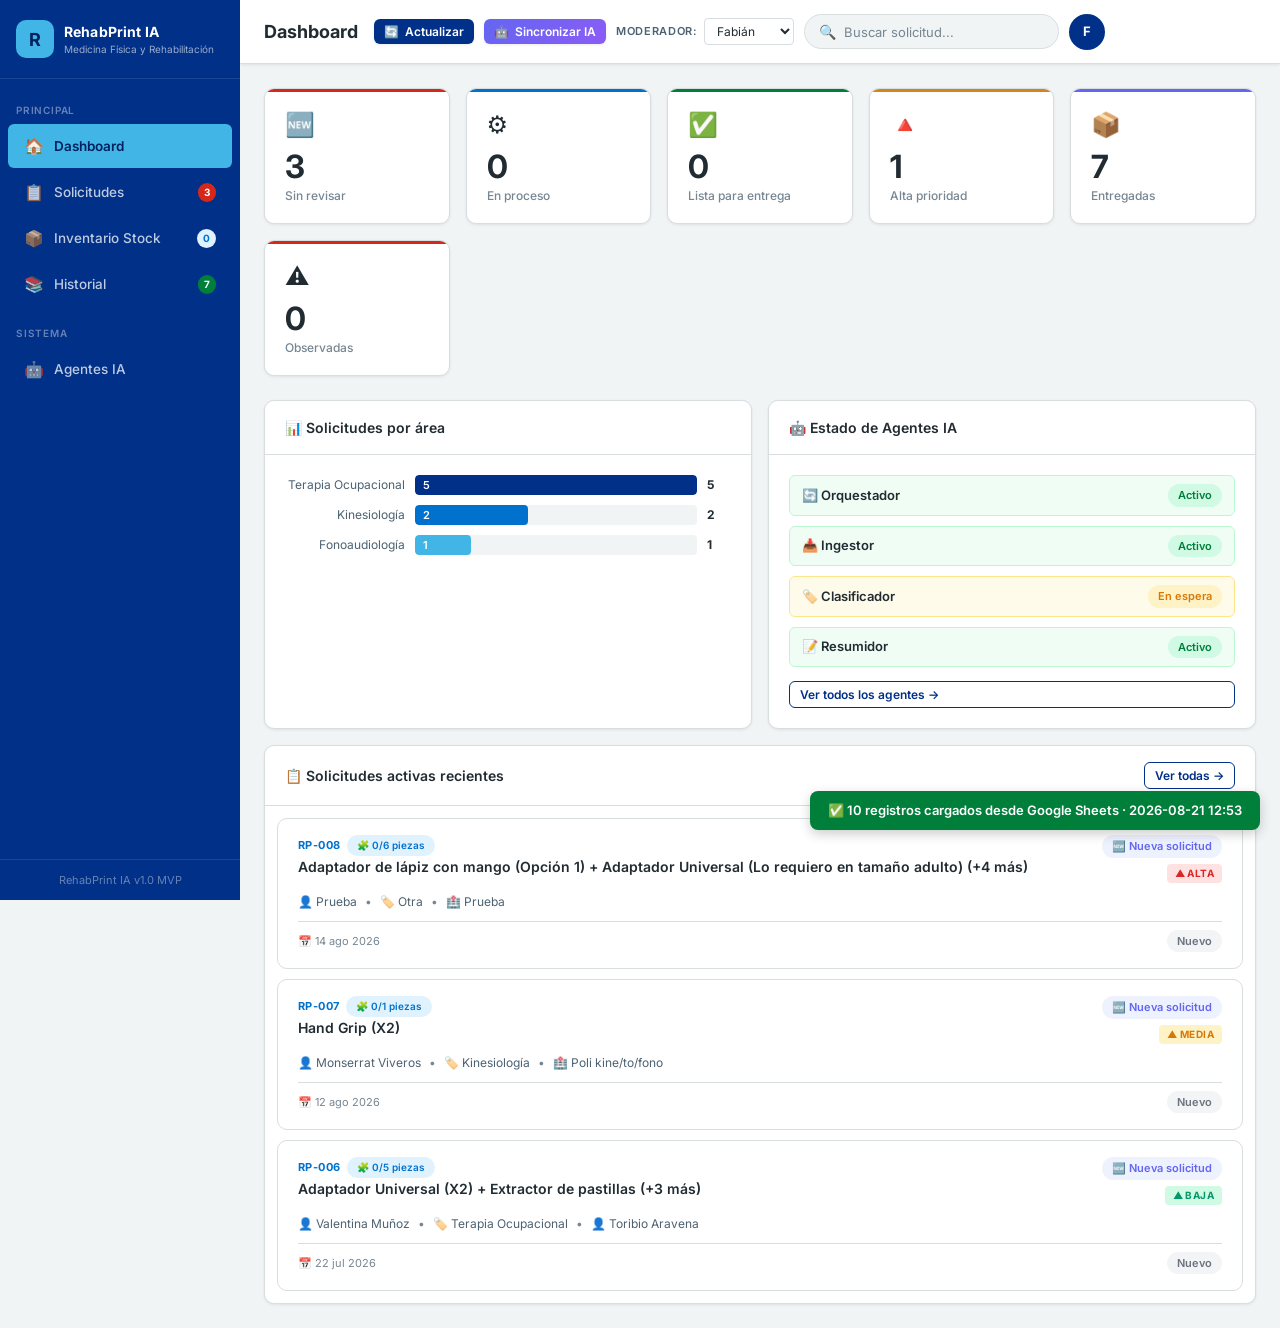
==== commit c5cbfaf9: "fix(cache): add Cache-Control headers to vercel.json and meta anti-cache tags for mobile browsers" ====
--- a/rehabprint-ia/index.html
+++ b/rehabprint-ia/index.html
@@ -3,8 +3,11 @@
 <head>
 <meta charset="UTF-8">
 <meta name="viewport" content="width=device-width, initial-scale=1.0">
+<meta http-equiv="Cache-Control" content="no-cache, no-store, must-revalidate">
+<meta http-equiv="Pragma" content="no-cache">
+<meta http-equiv="Expires" content="0">
 <title>RehabPrint IA — Team 3D</title>
-<link rel="stylesheet" href="styles.css">
+<link rel="stylesheet" href="styles.css?v=1.0.2">
 </head>
 <body>
 <div class="app-layout">
@@ -582,9 +585,9 @@
 
 <div class="toast-container" id="toast-container"></div>
 
-<script src="data.js"></script>
-<script src="live_data.js"></script>
-<script src="sheets_loader.js"></script>
-<script src="app.js"></script>
+<script src="data.js?v=1.0.2"></script>
+<script src="live_data.js?v=1.0.2"></script>
+<script src="sheets_loader.js?v=1.0.2"></script>
+<script src="app.js?v=1.0.2"></script>
 </body>
 </html>
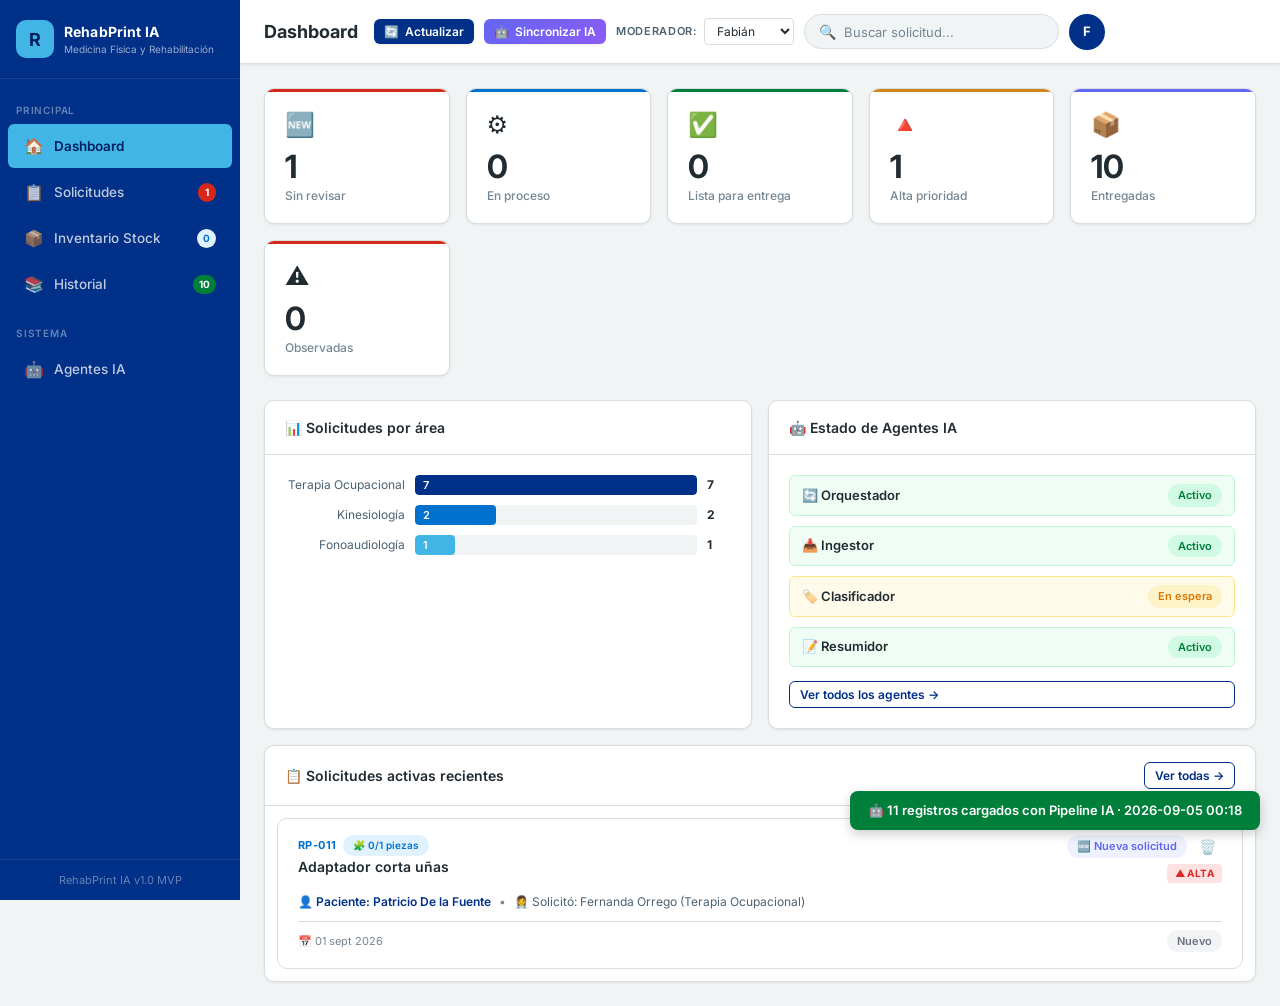
==== commit 3bacc5e0: "feat: mostrar paciente/destino en primer plano y conectar GAS Web App v2" ====
--- a/rehabprint-ia/index.html
+++ b/rehabprint-ia/index.html
@@ -577,8 +577,55 @@
         <!-- List of matching cards -->
       </div>
     </div>
-    <div class="modal-footer">
-      <button class="btn btn-outline" onclick="closeKpiModal()">Cerrar</button>
+<!-- MODAL REGISTRAR ENTREGA FORMAL (ENTREGASCREEN MVP) -->
+<div class="modal-overlay" id="entrega-modal-overlay" onclick="closeEntregaModal(event)">
+  <div class="modal" onclick="event.stopPropagation()" style="max-width:520px">
+    <div class="modal-header" style="background:#F0FDF4;border-bottom:1px solid #BBF7D0">
+      <div>
+        <h3 class="modal-title" style="color:#007F3B;display:flex;align-items:center;gap:8px">
+          <span>📦</span> Registrar Entrega de Caso
+        </h3>
+        <span style="font-size:12px;color:var(--text-secondary)" id="entrega-modal-subtitle">—</span>
+      </div>
+      <button class="btn-icon" onclick="closeEntregaModal()" style="border:none;background:transparent;font-size:20px;cursor:pointer">✕</button>
+    </div>
+    <div class="modal-body" style="padding:20px 24px;display:flex;flex-direction:column;gap:14px">
+      <input type="hidden" id="entrega-solicitud-id">
+      
+      <div style="display:grid;grid-template-columns:1fr 1fr;gap:12px">
+        <div class="filter-group">
+          <label class="filter-label" style="font-weight:600">Fecha de Entrega</label>
+          <input type="date" id="entrega-fecha" class="filter-select" style="width:100%">
+        </div>
+        <div class="filter-group">
+          <label class="filter-label" style="font-weight:600">Tipo de Entrega</label>
+          <select id="entrega-tipo" class="filter-select" style="width:100%">
+            <option value="Entrega completa">Entrega completa</option>
+            <option value="Entrega parcial">Entrega parcial</option>
+          </select>
+        </div>
+      </div>
+
+      <div class="filter-group">
+        <label class="filter-label" style="font-weight:600">Receptor del Producto / Dispositivo</label>
+        <input type="text" id="entrega-receptor" class="filter-select" placeholder="Ej: TO tratante / Paciente / Familiar" style="width:100%">
+      </div>
+
+      <div class="filter-group">
+        <label class="filter-label" style="font-weight:600">Implementos o Piezas Entregadas</label>
+        <textarea id="entrega-implementos" class="filter-select" rows="2" style="width:100%;resize:vertical;font-size:13px"></textarea>
+      </div>
+
+      <div class="filter-group">
+        <label class="filter-label" style="font-weight:600">Observaciones de Cierre (Opcional)</label>
+        <textarea id="entrega-observaciones" class="filter-select" rows="2" placeholder="Indicaciones de uso, higiene de la pieza, ajuste funcional..." style="width:100%;resize:vertical;font-size:13px"></textarea>
+      </div>
+    </div>
+    <div class="modal-footer" style="display:flex;justify-content:flex-end;gap:10px">
+      <button class="btn btn-outline" onclick="closeEntregaModal()">Cancelar</button>
+      <button class="btn btn-primary" onclick="confirmarEntrega()" style="background:#007F3B;gap:6px">
+        ✅ Confirmar y Archivar Caso
+      </button>
     </div>
   </div>
 </div>
